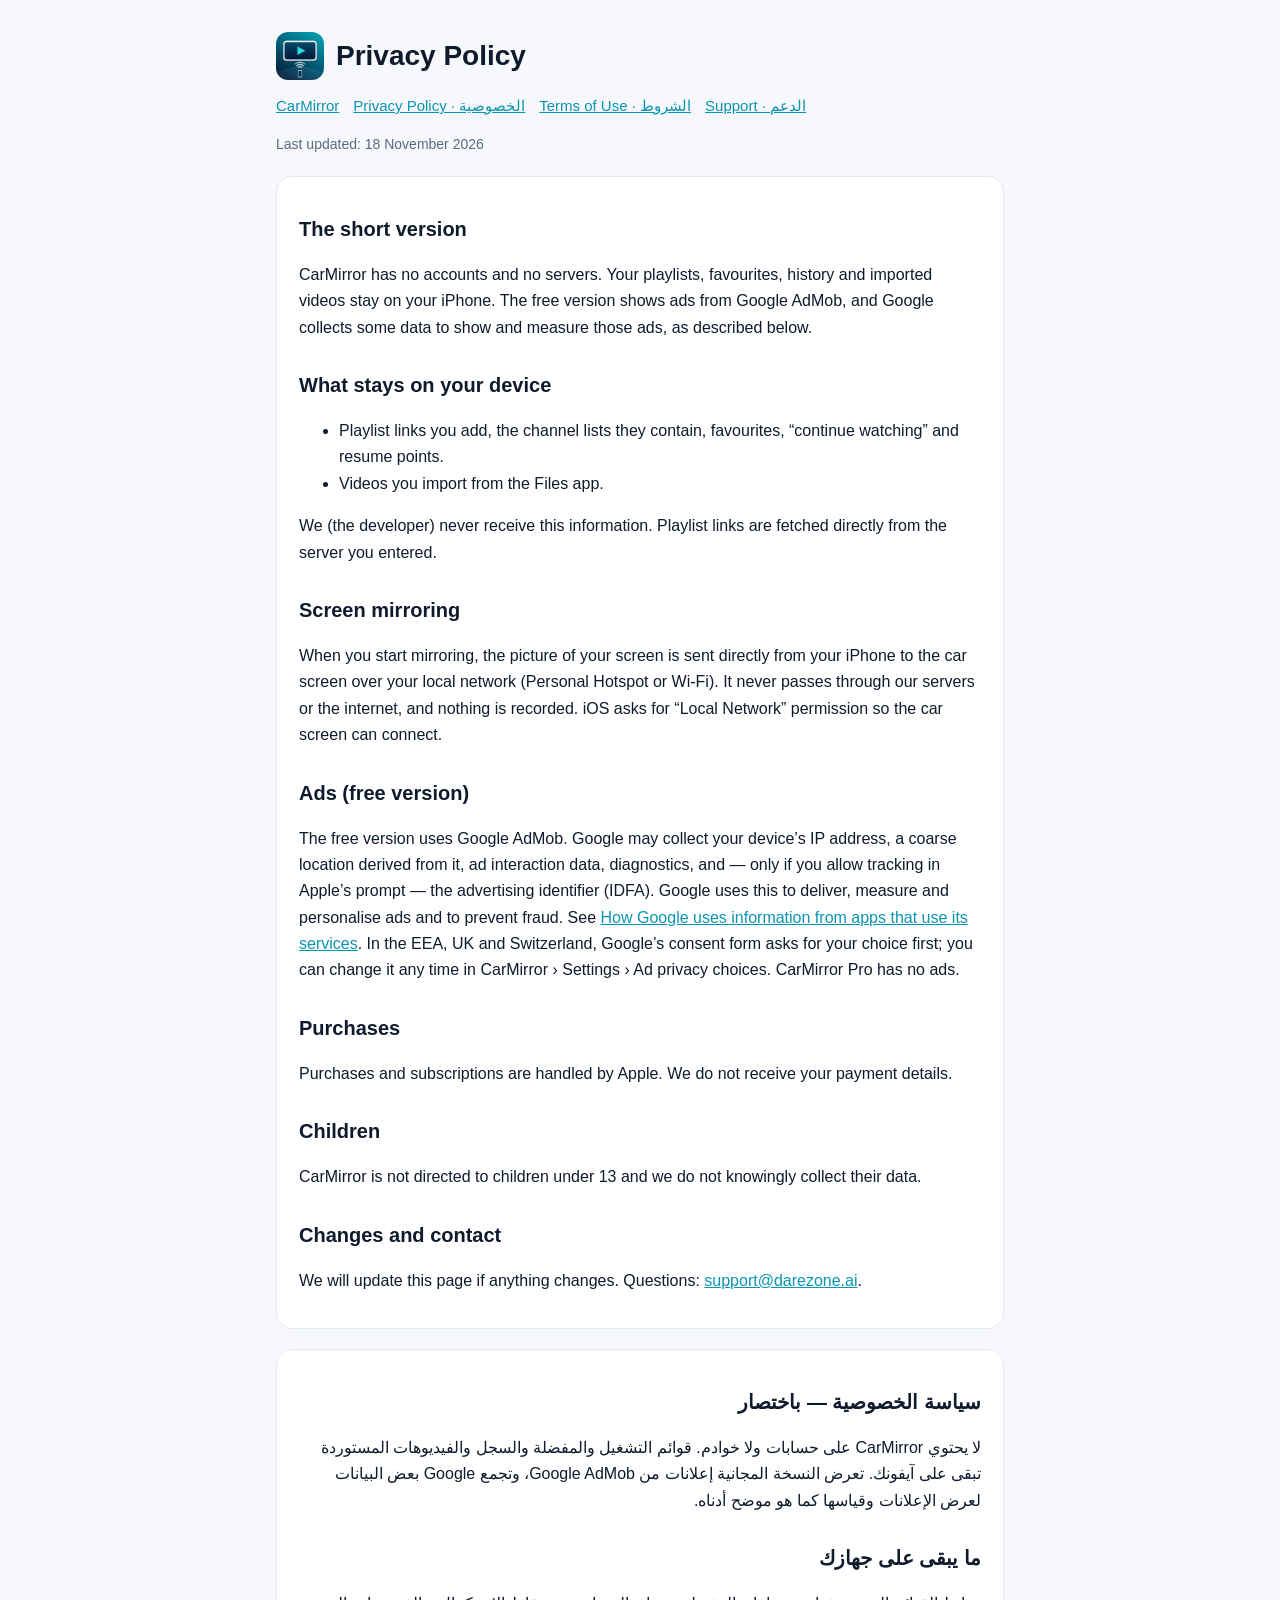
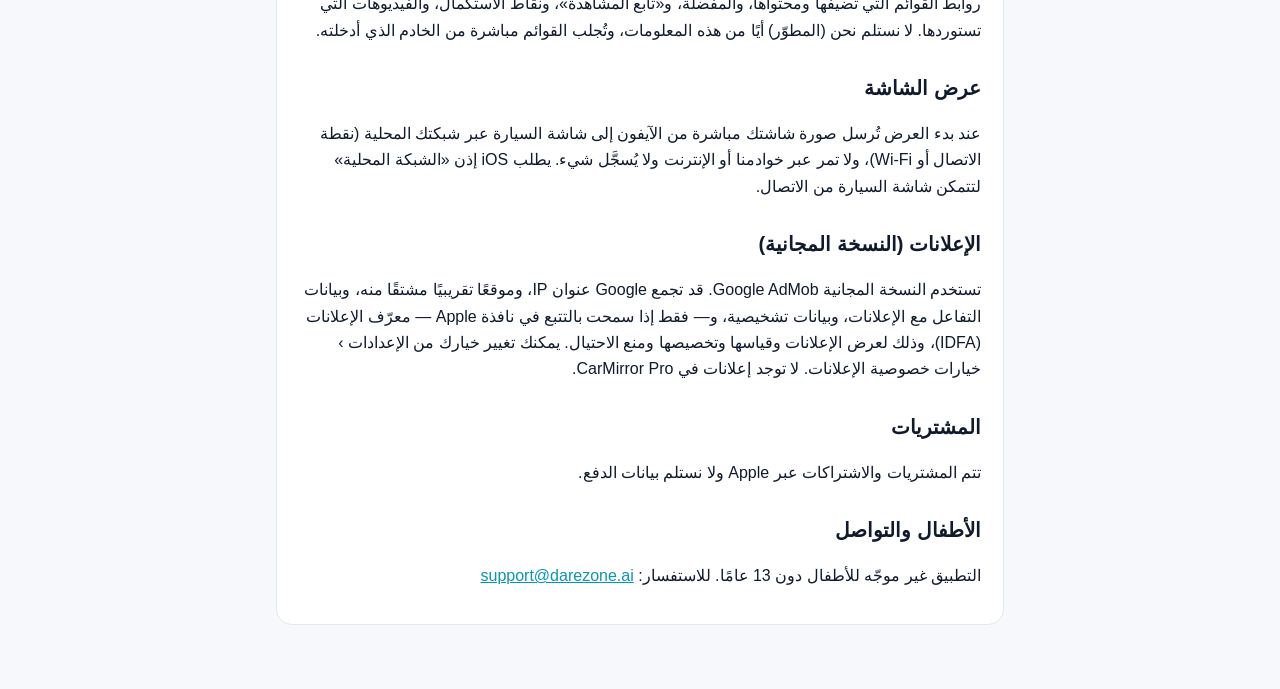
==== privacy.html @ 57e99127 "CarMirror privacy policy, terms of use and support pages Co-Authored-By: Claude Opus 5.5 <noreply@an" ====
<!doctype html>
<html lang="en">
<head>
<meta charset="utf-8">
<meta name="viewport" content="width=device-width, initial-scale=1">
<title>CarMirror — Privacy Policy</title>
<link rel="stylesheet" href="style.css">
</head>
<body>
<main>
<header><img src="icon.png" alt=""><h1>Privacy Policy</h1></header>
<nav><a href="index.html">CarMirror</a><a href="privacy.html">Privacy Policy · الخصوصية</a><a href="terms.html">Terms of Use · الشروط</a><a href="support.html">Support · الدعم</a></nav>
<p class="muted">Last updated: 18 November 2026</p>
<section>
<h2>The short version</h2>
<p>CarMirror has no accounts and no servers. Your playlists, favourites, history and imported videos stay on your iPhone. The free version shows ads from Google AdMob, and Google collects some data to show and measure those ads, as described below.</p>
<h2>What stays on your device</h2>
<ul>
<li>Playlist links you add, the channel lists they contain, favourites, “continue watching” and resume points.</li>
<li>Videos you import from the Files app.</li>
</ul>
<p>We (the developer) never receive this information. Playlist links are fetched directly from the server you entered.</p>
<h2>Screen mirroring</h2>
<p>When you start mirroring, the picture of your screen is sent directly from your iPhone to the car screen over your local network (Personal Hotspot or Wi-Fi). It never passes through our servers or the internet, and nothing is recorded. iOS asks for “Local Network” permission so the car screen can connect.</p>
<h2>Ads (free version)</h2>
<p>The free version uses Google AdMob. Google may collect your device’s IP address, a coarse location derived from it, ad interaction data, diagnostics, and — only if you allow tracking in Apple’s prompt — the advertising identifier (IDFA). Google uses this to deliver, measure and personalise ads and to prevent fraud. See <a href="https://policies.google.com/technologies/partner-sites">How Google uses information from apps that use its services</a>. In the EEA, UK and Switzerland, Google’s consent form asks for your choice first; you can change it any time in CarMirror › Settings › Ad privacy choices. CarMirror Pro has no ads.</p>
<h2>Purchases</h2>
<p>Purchases and subscriptions are handled by Apple. We do not receive your payment details.</p>
<h2>Children</h2>
<p>CarMirror is not directed to children under 13 and we do not knowingly collect their data.</p>
<h2>Changes and contact</h2>
<p>We will update this page if anything changes. Questions: <a href="mailto:support@darezone.ai">support@darezone.ai</a>.</p>
</section>
<section dir="rtl" lang="ar">
<h2>سياسة الخصوصية — باختصار</h2>
<p>لا يحتوي CarMirror على حسابات ولا خوادم. قوائم التشغيل والمفضلة والسجل والفيديوهات المستوردة تبقى على آيفونك. تعرض النسخة المجانية إعلانات من Google AdMob، وتجمع Google بعض البيانات لعرض الإعلانات وقياسها كما هو موضح أدناه.</p>
<h2>ما يبقى على جهازك</h2>
<p>روابط القوائم التي تضيفها ومحتواها، والمفضلة، و«تابع المشاهدة»، ونقاط الاستكمال، والفيديوهات التي تستوردها. لا نستلم نحن (المطوّر) أيًا من هذه المعلومات، وتُجلب القوائم مباشرة من الخادم الذي أدخلته.</p>
<h2>عرض الشاشة</h2>
<p>عند بدء العرض تُرسل صورة شاشتك مباشرة من الآيفون إلى شاشة السيارة عبر شبكتك المحلية (نقطة الاتصال أو Wi-Fi)، ولا تمر عبر خوادمنا أو الإنترنت ولا يُسجَّل شيء. يطلب iOS إذن «الشبكة المحلية» لتتمكن شاشة السيارة من الاتصال.</p>
<h2>الإعلانات (النسخة المجانية)</h2>
<p>تستخدم النسخة المجانية Google AdMob. قد تجمع Google عنوان IP، وموقعًا تقريبيًا مشتقًا منه، وبيانات التفاعل مع الإعلانات، وبيانات تشخيصية، و— فقط إذا سمحت بالتتبع في نافذة Apple — معرّف الإعلانات (IDFA)، وذلك لعرض الإعلانات وقياسها وتخصيصها ومنع الاحتيال. يمكنك تغيير خيارك من الإعدادات › خيارات خصوصية الإعلانات. لا توجد إعلانات في CarMirror Pro.</p>
<h2>المشتريات</h2>
<p>تتم المشتريات والاشتراكات عبر Apple ولا نستلم بيانات الدفع.</p>
<h2>الأطفال والتواصل</h2>
<p>التطبيق غير موجّه للأطفال دون 13 عامًا. للاستفسار: <a href="mailto:support@darezone.ai">support@darezone.ai</a></p>
</section>
</main></body></html>
---- style.css ----
:root { --bg:#f6f8fb; --card:#fff; --text:#0f1b2d; --muted:#5a6b80; --accent:#0a94b3; --line:#e3e9f0; }
@media (prefers-color-scheme: dark) { :root { --bg:#0b1220; --card:#121b2c; --text:#e8eef5; --muted:#93a4b8; --accent:#33ccdb; --line:#1f2b40; } }
* { box-sizing: border-box; }
body { margin:0; background:var(--bg); color:var(--text); font:16px/1.65 -apple-system, BlinkMacSystemFont, "Segoe UI", Roboto, "Noto Sans Arabic", Arial, sans-serif; }
main { max-width: 760px; margin: 0 auto; padding: 32px 16px 64px; }
header { display:flex; align-items:center; gap:12px; margin-bottom: 8px; }
header img { width:48px; height:48px; border-radius:12px; }
h1 { font-size: 28px; margin: 0; }
h2 { font-size: 20px; margin: 28px 0 8px; }
section { background:var(--card); border:1px solid var(--line); border-radius:16px; padding: 8px 22px 18px; margin-top: 20px; }
p, li { color: var(--text); } .muted { color: var(--muted); font-size: 14px; }
a { color: var(--accent); }
nav { display:flex; flex-wrap:wrap; gap:14px; margin: 14px 0 0; font-size: 15px; }
[dir=rtl] { text-align: right; }
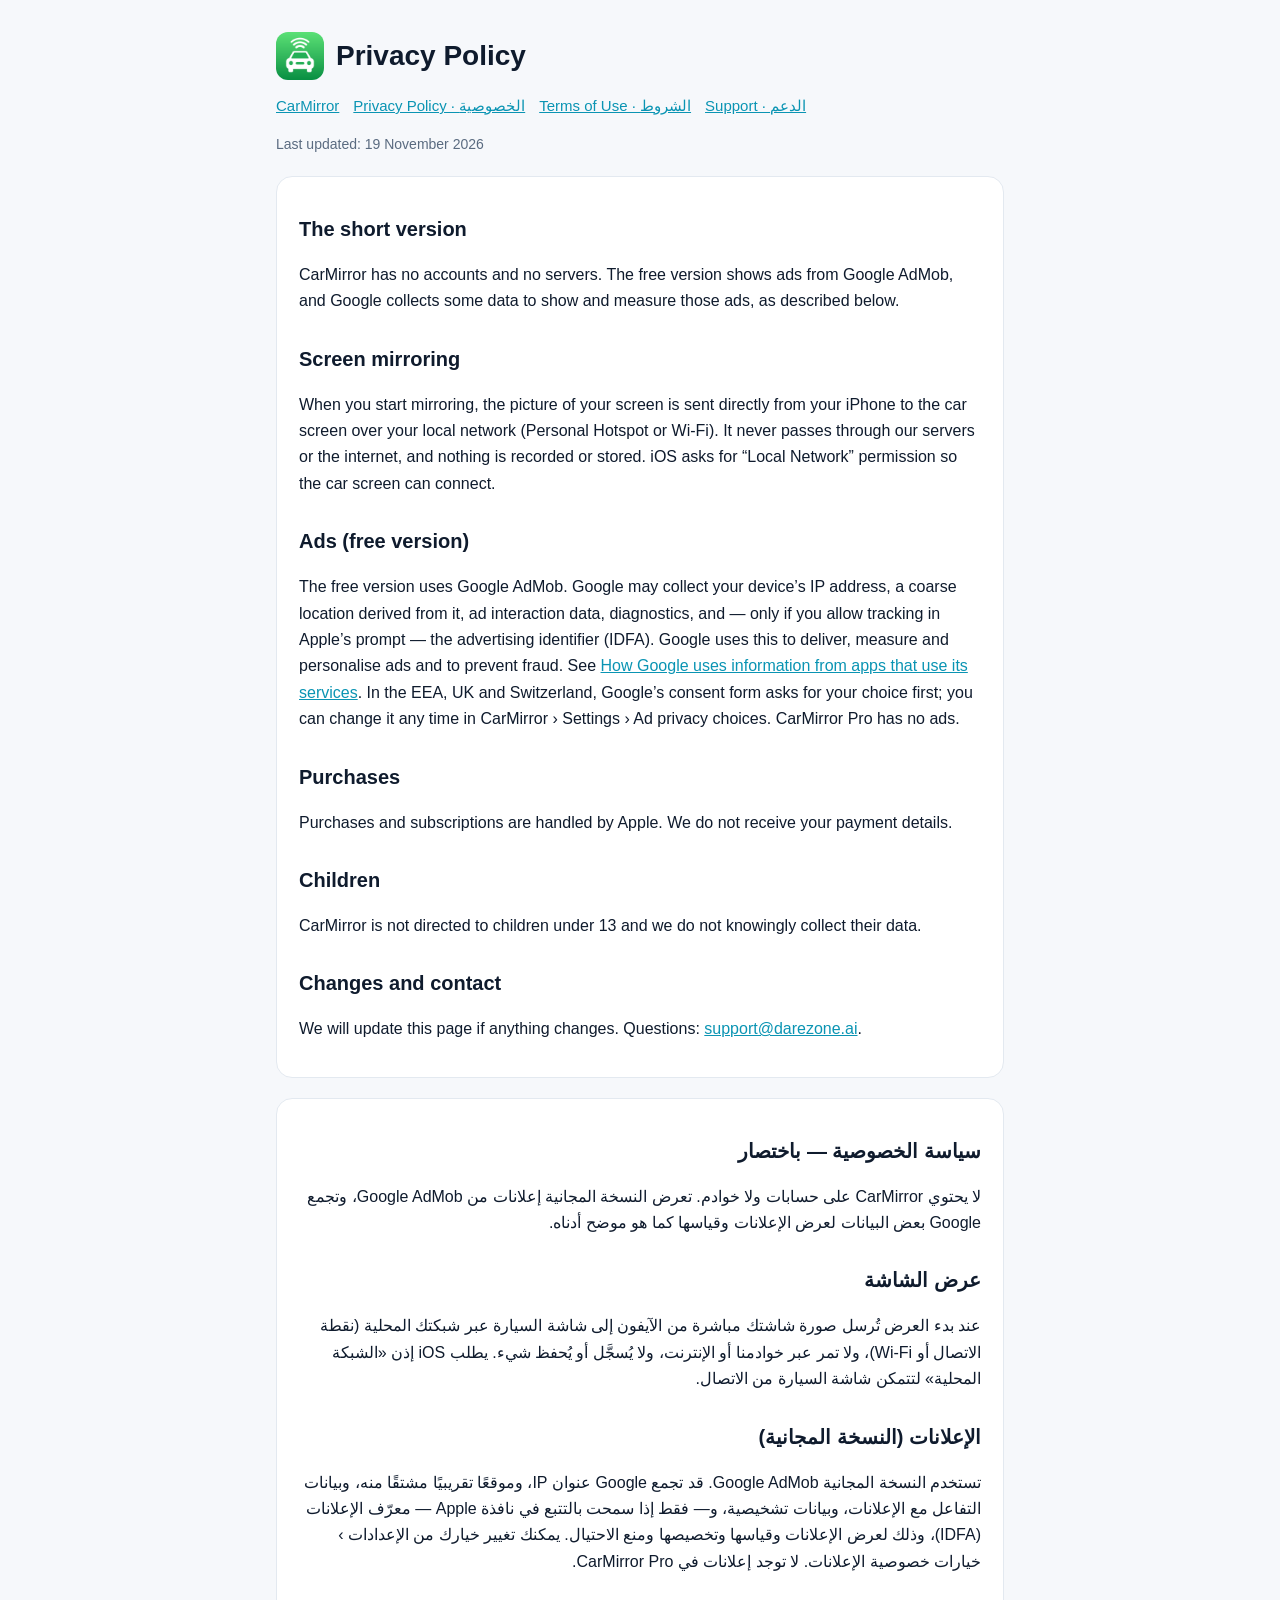
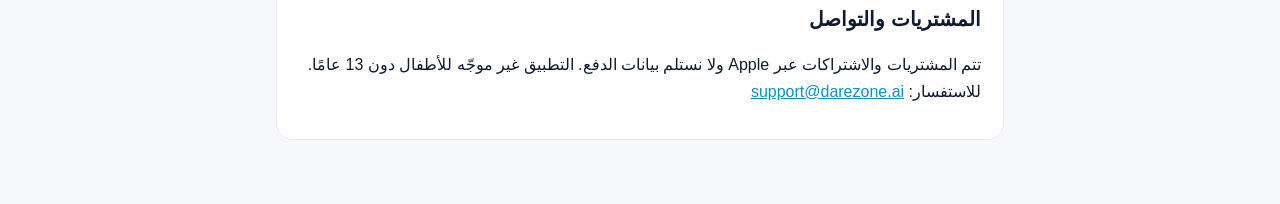
==== commit f58bcb2d: "CarMirror is mirroring-only: update privacy, terms, support and icon Co-Authored-By: Claude Opus 5.5" ====
--- a/privacy.html
+++ b/privacy.html
@@ -10,18 +10,12 @@
 <main>
 <header><img src="icon.png" alt=""><h1>Privacy Policy</h1></header>
 <nav><a href="index.html">CarMirror</a><a href="privacy.html">Privacy Policy · الخصوصية</a><a href="terms.html">Terms of Use · الشروط</a><a href="support.html">Support · الدعم</a></nav>
-<p class="muted">Last updated: 18 November 2026</p>
+<p class="muted">Last updated: 19 November 2026</p>
 <section>
 <h2>The short version</h2>
-<p>CarMirror has no accounts and no servers. Your playlists, favourites, history and imported videos stay on your iPhone. The free version shows ads from Google AdMob, and Google collects some data to show and measure those ads, as described below.</p>
-<h2>What stays on your device</h2>
-<ul>
-<li>Playlist links you add, the channel lists they contain, favourites, “continue watching” and resume points.</li>
-<li>Videos you import from the Files app.</li>
-</ul>
-<p>We (the developer) never receive this information. Playlist links are fetched directly from the server you entered.</p>
+<p>CarMirror has no accounts and no servers. The free version shows ads from Google AdMob, and Google collects some data to show and measure those ads, as described below.</p>
 <h2>Screen mirroring</h2>
-<p>When you start mirroring, the picture of your screen is sent directly from your iPhone to the car screen over your local network (Personal Hotspot or Wi-Fi). It never passes through our servers or the internet, and nothing is recorded. iOS asks for “Local Network” permission so the car screen can connect.</p>
+<p>When you start mirroring, the picture of your screen is sent directly from your iPhone to the car screen over your local network (Personal Hotspot or Wi-Fi). It never passes through our servers or the internet, and nothing is recorded or stored. iOS asks for “Local Network” permission so the car screen can connect.</p>
 <h2>Ads (free version)</h2>
 <p>The free version uses Google AdMob. Google may collect your device’s IP address, a coarse location derived from it, ad interaction data, diagnostics, and — only if you allow tracking in Apple’s prompt — the advertising identifier (IDFA). Google uses this to deliver, measure and personalise ads and to prevent fraud. See <a href="https://policies.google.com/technologies/partner-sites">How Google uses information from apps that use its services</a>. In the EEA, UK and Switzerland, Google’s consent form asks for your choice first; you can change it any time in CarMirror › Settings › Ad privacy choices. CarMirror Pro has no ads.</p>
 <h2>Purchases</h2>
@@ -33,16 +27,12 @@
 </section>
 <section dir="rtl" lang="ar">
 <h2>سياسة الخصوصية — باختصار</h2>
-<p>لا يحتوي CarMirror على حسابات ولا خوادم. قوائم التشغيل والمفضلة والسجل والفيديوهات المستوردة تبقى على آيفونك. تعرض النسخة المجانية إعلانات من Google AdMob، وتجمع Google بعض البيانات لعرض الإعلانات وقياسها كما هو موضح أدناه.</p>
-<h2>ما يبقى على جهازك</h2>
-<p>روابط القوائم التي تضيفها ومحتواها، والمفضلة، و«تابع المشاهدة»، ونقاط الاستكمال، والفيديوهات التي تستوردها. لا نستلم نحن (المطوّر) أيًا من هذه المعلومات، وتُجلب القوائم مباشرة من الخادم الذي أدخلته.</p>
+<p>لا يحتوي CarMirror على حسابات ولا خوادم. تعرض النسخة المجانية إعلانات من Google AdMob، وتجمع Google بعض البيانات لعرض الإعلانات وقياسها كما هو موضح أدناه.</p>
 <h2>عرض الشاشة</h2>
-<p>عند بدء العرض تُرسل صورة شاشتك مباشرة من الآيفون إلى شاشة السيارة عبر شبكتك المحلية (نقطة الاتصال أو Wi-Fi)، ولا تمر عبر خوادمنا أو الإنترنت ولا يُسجَّل شيء. يطلب iOS إذن «الشبكة المحلية» لتتمكن شاشة السيارة من الاتصال.</p>
+<p>عند بدء العرض تُرسل صورة شاشتك مباشرة من الآيفون إلى شاشة السيارة عبر شبكتك المحلية (نقطة الاتصال أو Wi-Fi)، ولا تمر عبر خوادمنا أو الإنترنت، ولا يُسجَّل أو يُحفظ شيء. يطلب iOS إذن «الشبكة المحلية» لتتمكن شاشة السيارة من الاتصال.</p>
 <h2>الإعلانات (النسخة المجانية)</h2>
 <p>تستخدم النسخة المجانية Google AdMob. قد تجمع Google عنوان IP، وموقعًا تقريبيًا مشتقًا منه، وبيانات التفاعل مع الإعلانات، وبيانات تشخيصية، و— فقط إذا سمحت بالتتبع في نافذة Apple — معرّف الإعلانات (IDFA)، وذلك لعرض الإعلانات وقياسها وتخصيصها ومنع الاحتيال. يمكنك تغيير خيارك من الإعدادات › خيارات خصوصية الإعلانات. لا توجد إعلانات في CarMirror Pro.</p>
-<h2>المشتريات</h2>
-<p>تتم المشتريات والاشتراكات عبر Apple ولا نستلم بيانات الدفع.</p>
-<h2>الأطفال والتواصل</h2>
-<p>التطبيق غير موجّه للأطفال دون 13 عامًا. للاستفسار: <a href="mailto:support@darezone.ai">support@darezone.ai</a></p>
+<h2>المشتريات والتواصل</h2>
+<p>تتم المشتريات والاشتراكات عبر Apple ولا نستلم بيانات الدفع. التطبيق غير موجّه للأطفال دون 13 عامًا. للاستفسار: <a href="mailto:support@darezone.ai">support@darezone.ai</a></p>
 </section>
 </main></body></html>
